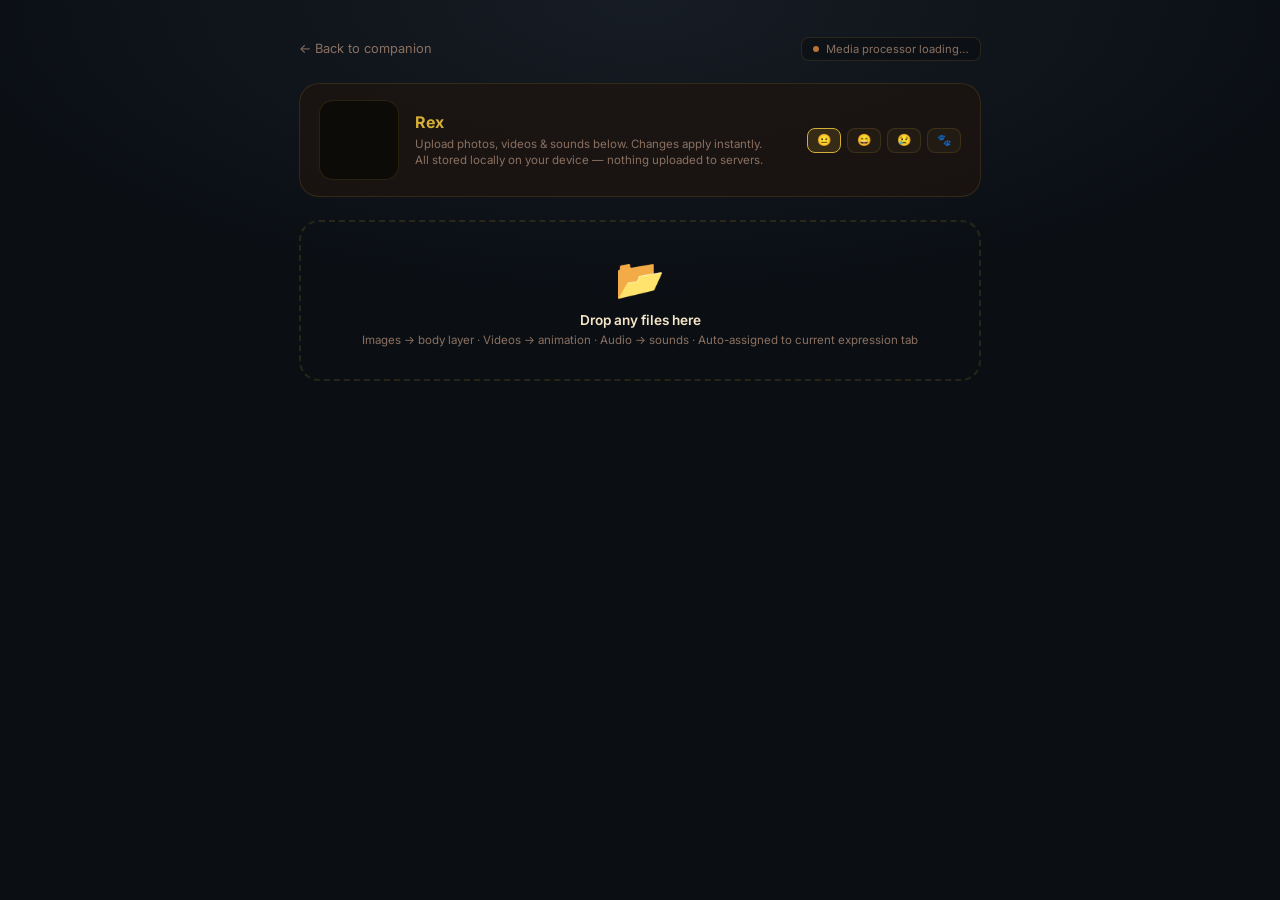
==== upload.html @ 90aa9511 "feat: dedicated asset upload page with live preview" ====
<!DOCTYPE html>
<html lang="en">
<head>
  <meta charset="UTF-8"/>
  <meta name="viewport" content="width=device-width,initial-scale=1.0,viewport-fit=cover"/>
  <meta name="theme-color" content="#D4AF37"/>
  <title>IMMORTAIL™ — Upload Assets</title>
  <link href="https://fonts.googleapis.com/css2?family=Inter:wght@400;500;600;700;800&display=swap" rel="stylesheet"/>
  <link rel="stylesheet" href="styles.css"/>
  <style>
    body { overflow:auto; background:radial-gradient(ellipse 100% 60% at 50% 0%,#161c24,#0B0F14 55%); }
    .upload-wrap { max-width:720px; margin:0 auto; padding:1.5rem 1.2rem 4rem; }

    /* Top bar */
    .upload-topbar { display:flex; align-items:center; justify-content:space-between; padding:0.8rem 0 1.4rem; }
    .back-btn { color:var(--text-muted); font-size:0.8rem; cursor:pointer; text-decoration:none; display:flex; align-items:center; gap:0.4rem; transition:color 0.2s; }
    .back-btn:hover { color:var(--gold); }

    /* Live preview */
    .preview-bar { display:flex; align-items:center; gap:1rem; background:var(--glass-panel); border:1px solid var(--border-dim); border-radius:var(--r-lg); padding:1rem 1.2rem; margin-bottom:1.4rem; }
    .preview-dog { width:80px; height:80px; border-radius:var(--r-md); background:#0d0b08; border:1px solid var(--border-dim); overflow:hidden; position:relative; flex-shrink:0; }
    .preview-dog canvas { width:100%; height:100%; }
    .preview-dog img   { position:absolute; inset:0; width:100%; height:100%; object-fit:contain; }
    .preview-info { flex:1; }
    .preview-name { font-size:1rem; font-weight:700; color:var(--gold); }
    .preview-desc { font-size:0.72rem; color:var(--text-muted); margin-top:0.2rem; line-height:1.4; }
    .expr-switcher { display:flex; gap:0.4rem; }
    .expr-btn { background:rgba(212,175,55,0.05); border:1px solid var(--border-dim); border-radius:var(--r-sm); color:var(--text-muted); font-size:0.72rem; padding:0.28rem 0.55rem; cursor:pointer; transition:all 0.15s; }
    .expr-btn.active { background:rgba(212,175,55,0.15); border-color:var(--gold); color:var(--gold); }

    /* Upload zones */
    .section-title { font-size:0.72rem; font-weight:600; text-transform:uppercase; letter-spacing:0.1em; color:var(--text-muted); margin:1.2rem 0 0.6rem; }

    .upload-grid { display:grid; grid-template-columns:repeat(auto-fill,minmax(160px,1fr)); gap:0.75rem; }

    .upload-card { background:var(--glass-panel); border:1px solid var(--border-dim); border-radius:var(--r-md); overflow:hidden; transition:border-color 0.2s; }
    .upload-card:hover { border-color:rgba(212,175,55,0.35); }
    .upload-card.has-asset { border-color:rgba(74,222,128,0.5); }

    .card-preview { width:100%; aspect-ratio:1; background:#0d0b08; position:relative; overflow:hidden; display:flex; align-items:center; justify-content:center; }
    .card-preview img, .card-preview video { width:100%; height:100%; object-fit:cover; position:absolute; inset:0; }
    .card-empty { font-size:2.2rem; opacity:0.3; }
    .card-check { position:absolute; top:6px; right:6px; background:#4ade80; border-radius:50%; width:18px; height:18px; display:flex; align-items:center; justify-content:center; font-size:0.6rem; color:#0B0F14; font-weight:700; }

    .card-body { padding:0.6rem 0.75rem 0.75rem; }
    .card-label { font-size:0.72rem; font-weight:600; color:var(--cream); margin-bottom:0.4rem; }
    .card-type  { font-size:0.65rem; color:var(--text-muted); margin-bottom:0.5rem; }
    .card-btns  { display:flex; gap:0.35rem; }
    .card-upload { flex:1; }
    .card-clear  { background:rgba(248,113,113,0.08); border:1px solid rgba(248,113,113,0.2); border-radius:var(--r-sm); color:#f87171; font-size:0.7rem; padding:0.28rem 0.5rem; cursor:pointer; }
    .card-clear:hover { background:rgba(248,113,113,0.18); }

    /* Big drop zone */
    .big-drop { border:2px dashed var(--border-dim); border-radius:var(--r-lg); padding:2rem 1.5rem; text-align:center; cursor:pointer; transition:all 0.2s; margin-top:1rem; }
    .big-drop:hover, .big-drop.active { border-color:var(--gold); background:var(--gold-faint); }
    .big-drop-icon { font-size:2.5rem; margin-bottom:0.6rem; }
    .big-drop-text { font-size:0.85rem; color:var(--cream); font-weight:600; }
    .big-drop-sub  { font-size:0.72rem; color:var(--text-muted); margin-top:0.3rem; }

    /* Log */
    .process-log { margin-top:0.8rem; display:flex; flex-direction:column; gap:0.2rem; max-height:120px; overflow-y:auto; }
    .log-row { font-size:0.7rem; font-family:monospace; display:flex; gap:0.5rem; padding:0.15rem 0; }
    .log-ok  { color:#4ade80; }
    .log-err { color:#f87171; }
    .log-inf { color:var(--text-muted); }

    /* Worker badge */
    .worker-badge { display:inline-flex; align-items:center; gap:0.4rem; font-size:0.7rem; color:var(--text-muted); background:rgba(0,0,0,0.25); border:1px solid var(--border-dim); border-radius:var(--r-sm); padding:0.25rem 0.7rem; }
  </style>
</head>
<body>

<div class="upload-wrap">

  <!-- Top bar -->
  <div class="upload-topbar">
    <a class="back-btn" href="index.html">← Back to companion</a>
    <div class="worker-badge">
      <span id="worker-dot" style="width:6px;height:6px;border-radius:50%;background:var(--copper);display:inline-block"></span>
      <span id="worker-label">Media processor loading…</span>
    </div>
  </div>

  <!-- Live preview -->
  <div class="preview-bar">
    <div class="preview-dog" id="preview-stage">
      <canvas id="preview-canvas"></canvas>
    </div>
    <div class="preview-info">
      <div class="preview-name" id="preview-name">Rex</div>
      <div class="preview-desc">Upload photos, videos &amp; sounds below. Changes apply instantly.<br/>All stored locally on your device — nothing uploaded to servers.</div>
    </div>
    <div class="expr-switcher">
      <button class="expr-btn active" data-expr="idle" onclick="switchExpr('idle',this)">😐</button>
      <button class="expr-btn" data-expr="happy" onclick="switchExpr('happy',this)">😄</button>
      <button class="expr-btn" data-expr="sad" onclick="switchExpr('sad',this)">😢</button>
      <button class="expr-btn" data-expr="excited" onclick="switchExpr('excited',this)">🐾</button>
    </div>
  </div>

  <!-- ── Slots ── -->
  <div id="slots-container">
    <!-- Filled by JS per expression -->
  </div>

  <!-- Big drop zone -->
  <div class="big-drop" id="big-drop">
    <div class="big-drop-icon">📂</div>
    <div class="big-drop-text">Drop any files here</div>
    <div class="big-drop-sub">Images → body layer · Videos → animation · Audio → sounds · Auto-assigned to current expression tab</div>
  </div>

  <!-- Log -->
  <div class="process-log" id="process-log"></div>

</div>

<script src="storage.js"></script>
<script src="avatar-builder.js"></script>
<script src="animator.js"></script>
<script>

const SLOT_DEFS = [
  { slot:'body:{e}',  label:'Body Photo',     type:'image', accept:'image/*',  icon:'🐶', desc:'Main dog body, any angle' },
  { slot:'face:{e}',  label:'Face / Eyes',    type:'image', accept:'image/*',  icon:'👁',  desc:'Face layer overlaid on body' },
  { slot:'video:{e}', label:'Animation',      type:'video', accept:'video/*',  icon:'🎬', desc:'Looping animation (WebM / MP4)' },
  { slot:'audio:{e}', label:'Sound',          type:'audio', accept:'audio/*',  icon:'🔊', desc:'Sound played on mood change' },
];

let _expr = 'idle';
let _previewAnim = null;

window.addEventListener('load', async () => {
  await window.Storage.init();
  await window.AvatarBuilder.init();

  // Load dog name
  const state = await window.Storage.loadState();
  if (state?.name) document.getElementById('preview-name').textContent = state.name;

  // Start mini preview animator
  const canvas = document.getElementById('preview-canvas');
  if (canvas) {
    canvas.width = 160; canvas.height = 160;
    if (window.Animator) await window.Animator.init(canvas);
  }

  renderSlots('idle');
  checkWorker();
  bindDrop();
});

function checkWorker() {
  setTimeout(() => {
    const ok = window.AvatarBuilder.workerReady;
    document.getElementById('worker-dot').style.background = ok ? '#4ade80' : '#f87171';
    document.getElementById('worker-label').textContent = ok ? 'Media processor ready ✓' : 'Basic mode (Chrome required for bg-removal)';
  }, 1200);
}

function switchExpr(expr, btn) {
  _expr = expr;
  document.querySelectorAll('.expr-btn').forEach(b => b.classList.toggle('active', b===btn));
  if (window.Animator) window.Animator.setExpression(expr);
  renderSlots(expr);
}

async function renderSlots(expr) {
  const container = document.getElementById('slots-container');
  if (!container) return;
  container.innerHTML = `<div class="section-title">Assets for "${expr}" expression</div><div class="upload-grid" id="grid-${expr}"></div>`;
  const grid = document.getElementById(`grid-${expr}`);

  for (const def of SLOT_DEFS) {
    const slot = def.slot.replace('{e}', expr);
    const url  = await window.AvatarBuilder.getAssetURL(slot);
    const card = document.createElement('div');
    card.className = 'upload-card' + (url ? ' has-asset' : '');
    card.dataset.slot = slot;

    let previewHtml = `<div class="card-empty">${def.icon}</div>`;
    if (url) {
      if (def.type === 'image')      previewHtml = `<img src="${url}" loading="lazy"/>`;
      else if (def.type === 'video') previewHtml = `<video src="${url}" autoplay loop muted playsinline></video>`;
      else if (def.type === 'audio') previewHtml = `<div style="font-size:1.8rem">🔊</div>`;
    }

    card.innerHTML = `
      <div class="card-preview">
        ${previewHtml}
        ${url ? '<div class="card-check">✓</div>' : ''}
      </div>
      <div class="card-body">
        <div class="card-label">${def.label}</div>
        <div class="card-type">${def.desc}</div>
        <div class="card-btns">
          <label class="btn-secondary card-upload" style="font-size:0.7rem;padding:0.3rem 0.5rem;cursor:pointer;text-align:center;display:block">
            ${url ? '⟳ Replace' : '+ Upload'}
            <input type="file" accept="${def.accept}" data-slot="${slot}" class="slot-input" style="display:none"/>
          </label>
          ${url ? `<button class="card-clear" data-slot="${slot}">✕</button>` : ''}
        </div>
      </div>`;
    grid.appendChild(card);
  }

  // Bind file inputs
  grid.querySelectorAll('.slot-input').forEach(input => {
    input.addEventListener('change', async e => {
      const file = e.target.files?.[0]; if (!file) return;
      await handleUpload(file, e.target.dataset.slot);
      e.target.value = '';
    });
  });

  // Bind clear buttons
  grid.querySelectorAll('.card-clear').forEach(btn => {
    btn.addEventListener('click', async e => {
      const slot = btn.dataset.slot;
      if (!confirm(`Remove ${slot}?`)) return;
      await window.AvatarBuilder.deleteAsset(slot);
      window.dispatchEvent(new CustomEvent('immortail:asset-updated', { detail:{ slot } }));
      renderSlots(_expr);
      log(`Removed ${slot}`, 'inf');
    });
  });
}

async function handleUpload(file, slot) {
  log(`Processing ${file.name}…`, 'inf');
  try {
    await window.AvatarBuilder.addMedia(file, slot);
    log(`✓ ${file.name} → ${slot}`, 'ok');
    showToast('Asset saved ✓');
    renderSlots(_expr);
  } catch (e) {
    log(`✗ ${file.name}: ${e.message}`, 'err');
    showToast(e.message, true);
  }
}

function bindDrop() {
  const zone = document.getElementById('big-drop');
  zone.addEventListener('dragover',  e => { e.preventDefault(); zone.classList.add('active'); });
  zone.addEventListener('dragleave', () => zone.classList.remove('active'));
  zone.addEventListener('drop', async e => {
    e.preventDefault(); zone.classList.remove('active');
    const files = [...e.dataTransfer.files];
    for (const file of files) {
      const slot = _autoSlot(file, _expr);
      if (!slot) { log(`✗ ${file.name}: unknown type`, 'err'); continue; }
      await handleUpload(file, slot);
    }
  });
  // Also make the zone a click target for file picker
  zone.addEventListener('click', () => {
    const inp = document.createElement('input');
    inp.type = 'file'; inp.multiple = true; inp.accept = 'image/*,video/*,audio/*';
    inp.addEventListener('change', async e => {
      for (const file of [...(e.target.files||[])]) {
        const slot = _autoSlot(file, _expr);
        if (!slot) { log(`✗ ${file.name}: unknown type`, 'err'); continue; }
        await handleUpload(file, slot);
      }
    });
    inp.click();
  });
}

function _autoSlot(file, expr) {
  if (file.type.startsWith('image/')) return `body:${expr}`;
  if (file.type.startsWith('video/')) return `video:${expr}`;
  if (file.type.startsWith('audio/')) return `audio:${expr}`;
  return null;
}

function log(msg, type='inf') {
  const el = document.getElementById('process-log'); if (!el) return;
  const row = document.createElement('div');
  row.className = `log-row log-${type}`; row.textContent = msg;
  el.prepend(row);
  while (el.children.length > 10) el.removeChild(el.lastChild);
}

function showToast(msg, err=false) {
  document.querySelector('.toast')?.remove();
  const t = document.createElement('div');
  t.className = 'toast' + (err?' toast-error':''); t.textContent = msg;
  document.body.appendChild(t);
  requestAnimationFrame(()=>requestAnimationFrame(()=>t.classList.add('show')));
  setTimeout(()=>{ t.classList.remove('show'); setTimeout(()=>t.remove(),350); }, 2200);
}
</script>
</body>
</html>
---- styles.css ----
/* ═══════════════════════════════════════════════════════════════
   IMMORTAIL™ v2 — Premium Cinematic UI
   State-driven composite avatar design system
═══════════════════════════════════════════════════════════════ */

/* ── Variables ────────────────────────────────────────────────── */
:root {
  --gold:          #D4AF37;
  --gold-glow:     rgba(212, 175, 55, 0.35);
  --gold-faint:    rgba(212, 175, 55, 0.10);
  --brown-deep:    #3B2F2F;
  --brown-mid:     #2a2020;
  --espresso:      #0B0F14;
  --espresso-mid:  #111820;

  --amber:         #FFBF69;
  --copper:        #B87333;
  --copper-glow:   rgba(184, 115, 51, 0.30);
  --cream:         #F5E6C8;

  --text-primary:  #F5E6C8;
  --text-muted:    #8a7060;
  --border-dim:    rgba(212, 175, 55, 0.14);
  --border-mid:    rgba(212, 175, 55, 0.30);
  --glass-panel:   rgba(30, 20, 15, 0.70);
  --glass-surface: rgba(59, 47, 47, 0.45);

  /* Mood glow vars — overridden by body class */
  --stage-glow:    0 0 28px rgba(255,191,105,0.22), 0 0 56px rgba(255,191,105,0.08);
  --stage-border:  rgba(212,175,55,0.28);

  --r-sm:  8px;
  --r-md:  14px;
  --r-lg:  20px;
  --r-xl:  28px;

  --font: 'Inter', 'Segoe UI', system-ui, sans-serif;
}

/* ── Mood body states — drive global color shifts ─────────────── */
body.mood-happy {
  --stage-glow:   0 0 32px rgba(212,175,55,0.40), 0 0 64px rgba(212,175,55,0.14);
  --stage-border: rgba(212,175,55,0.55);
}
body.mood-sad {
  --stage-glow:   0 0 20px rgba(184,115,51,0.25), 0 0 40px rgba(184,115,51,0.08);
  --stage-border: rgba(184,115,51,0.30);
  filter: saturate(0.75);
}
body.mood-excited {
  --stage-glow:   0 0 40px rgba(212,175,55,0.55), 0 0 80px rgba(255,191,105,0.20);
  --stage-border: rgba(212,175,55,0.70);
  filter: saturate(1.1);
}
body.mood-idle {
  --stage-glow:   0 0 22px rgba(255,191,105,0.18), 0 0 44px rgba(255,191,105,0.06);
  --stage-border: rgba(212,175,55,0.22);
}

/* ── Reset ────────────────────────────────────────────────────── */
*, *::before, *::after { box-sizing: border-box; margin: 0; padding: 0; }

html, body {
  height: 100%;
  overflow: hidden;
  font-family: var(--font);
  background: var(--espresso);
  color: var(--text-primary);
  -webkit-font-smoothing: antialiased;
  transition: filter 1.2s ease;
}

body {
  background: radial-gradient(ellipse 100% 80% at 50% 0%, #161c24 0%, #0B0F14 55%);
}

/* ── Splash ───────────────────────────────────────────────────── */
#splash {
  position: fixed; inset: 0; z-index: 9999;
  display: flex; flex-direction: column;
  align-items: center; justify-content: center; gap: 0.5rem;
  background: var(--espresso);
  transition: opacity 0.55s ease;
}

.splash-wordmark {
  font-size: 2.4rem; font-weight: 800; letter-spacing: 0.14em;
  color: var(--gold); text-shadow: 0 0 30px var(--gold-glow);
  animation: logo-breathe 2.2s ease-in-out infinite;
}
.splash-tm { font-size: 0.7rem; vertical-align: super; color: var(--copper); }

.splash-tagline {
  font-size: 0.75rem; letter-spacing: 0.22em; text-transform: uppercase;
  color: var(--text-muted);
}

.splash-ring {
  margin-top: 2rem;
  width: 34px; height: 34px;
  border: 2px solid var(--border-dim);
  border-top-color: var(--gold);
  border-radius: 50%;
  animation: spin 0.85s linear infinite;
}

.splash-error {
  color: var(--amber); font-size: 0.9rem;
  padding: 2rem; text-align: center; max-width: 320px;
}

@keyframes spin         { to { transform: rotate(360deg); } }
@keyframes logo-breathe { 0%,100% { opacity: 1; } 50% { opacity: 0.7; } }

/* ── App grid ─────────────────────────────────────────────────── */
#app {
  display: grid;
  grid-template-columns: 280px 1fr;
  grid-template-rows: 54px 1fr;
  height: 100vh;
  overflow: hidden;
}

/* ── Header ───────────────────────────────────────────────────── */
#header {
  grid-column: 1 / -1;
  display: flex; align-items: center; justify-content: space-between;
  padding: 0 1.2rem;
  background: rgba(8, 11, 16, 0.92);
  border-bottom: 1px solid var(--border-dim);
  backdrop-filter: blur(10px);
  z-index: 20;
}

.wordmark {
  font-size: 1.1rem; font-weight: 800; letter-spacing: 0.12em;
  color: var(--gold); text-shadow: 0 0 14px rgba(212,175,55,0.35);
}
.wordmark .tm { font-size: 0.58rem; vertical-align: super; color: var(--copper); font-weight: 400; }

.header-right { display: flex; align-items: center; gap: 0.9rem; }

.api-chip {
  display: flex; align-items: center; gap: 0.38rem;
  font-size: 0.7rem; color: var(--text-muted);
  background: rgba(255,255,255,0.03);
  border: 1px solid var(--border-dim);
  border-radius: 999px; padding: 0.2rem 0.6rem;
}
.status-dot {
  width: 6px; height: 6px; border-radius: 50%; flex-shrink: 0;
}
.status-dot.connected    { background: #4ade80; box-shadow: 0 0 5px rgba(74,222,128,0.5); }
.status-dot.disconnected { background: var(--copper); box-shadow: 0 0 5px var(--copper-glow); }

.icon-btn {
  background: none; border: 1px solid var(--border-dim);
  border-radius: var(--r-sm); color: var(--text-muted);
  font-size: 1rem; width: 33px; height: 33px; cursor: pointer;
  display: flex; align-items: center; justify-content: center;
  transition: border-color 0.2s, color 0.2s, background 0.2s;
}
.icon-btn:hover { border-color: var(--gold); color: var(--gold); background: var(--gold-faint); }

/* ── Sidebar ──────────────────────────────────────────────────── */
#sidebar {
  grid-row: 2;
  background: var(--glass-panel);
  border-right: 1px solid var(--border-dim);
  display: flex; flex-direction: column; align-items: center;
  padding: 1.2rem 0.85rem;
  gap: 1rem;
  overflow-y: auto;
}
#sidebar::-webkit-scrollbar { width: 3px; }
#sidebar::-webkit-scrollbar-thumb { background: var(--border-dim); border-radius: 999px; }

/* ══════════════════════════════════════════════════════════════
   DOG STAGE — Composite Avatar
   Layered: SVG base → image base → face image → video overlay
══════════════════════════════════════════════════════════════ */
.dog-stage {
  position: relative;
  width: 200px; height: 200px;
  border-radius: var(--r-xl);
  border: 1.5px solid var(--stage-border);
  background: radial-gradient(ellipse at center, #1c1510 0%, #0d0b08 100%);
  box-shadow: var(--stage-glow);
  display: flex; align-items: center; justify-content: center;
  cursor: pointer;
  overflow: hidden;
  flex-shrink: 0;
  transition: box-shadow 1.2s ease, border-color 1.2s ease;
  animation: stage-breathe 5s ease-in-out infinite;
}

@keyframes stage-breathe {
  0%,100% { box-shadow: var(--stage-glow); }
  50%      { box-shadow: var(--stage-glow), 0 0 60px rgba(212,175,55,0.05); }
}

/* Excited pulse */
.dog-stage.expr-excited { animation: stage-breathe 5s ease-in-out infinite, excited-pulse 0.5s ease-in-out 3; }
@keyframes excited-pulse {
  0%,100% { transform: scale(1); }
  50%      { transform: scale(1.02); }
}

/* Sad dim */
.dog-stage.expr-sad { filter: saturate(0.55) brightness(0.85); }

/* ── Real asset layers — hidden by default, shown when loaded ── */
#dog-base-img,
#dog-face-img {
  position: absolute; inset: 0;
  width: 100%; height: 100%;
  object-fit: contain;
  display: none; /* shown by JS when asset loads */
  transition: opacity 0.4s ease;
  pointer-events: none;
  z-index: 2;
}
#dog-face-img { z-index: 3; }

#dog-video-overlay {
  position: absolute; inset: 0;
  width: 100%; height: 100%;
  object-fit: contain;
  display: none;
  z-index: 4;
  pointer-events: none;
  mix-blend-mode: normal;
  loop: true;
}

/* ── SVG fallback — always present as base ─────────────────── */
#dog-svg-fallback {
  position: absolute; inset: 0;
  width: 100%; height: 100%;
  z-index: 1;
}

/* Tap hint */
.dog-stage::after {
  content: 'tap to pet';
  position: absolute; bottom: 6px;
  font-size: 0.6rem; letter-spacing: 0.08em;
  color: var(--text-muted); opacity: 0.5;
  pointer-events: none;
}

/* ── Dog name + mood badge ─────────────────────────────────── */
.dog-identity {
  display: flex; flex-direction: column; align-items: center; gap: 0.3rem;
}
.dog-name {
  font-size: 1.1rem; font-weight: 700; color: var(--gold);
  letter-spacing: 0.05em; text-shadow: 0 0 10px rgba(212,175,55,0.3);
}
.mood-badge {
  font-size: 0.72rem; padding: 0.18rem 0.6rem;
  border-radius: 999px;
  border: 1px solid var(--border-dim);
  background: rgba(212,175,55,0.06);
  color: var(--cream); letter-spacing: 0.04em;
  transition: border-color 0.6s, background 0.6s;
}

/* ── Stats ─────────────────────────────────────────────────── */
.stats-panel { width: 100%; display: flex; flex-direction: column; gap: 0.7rem; }

.stat-row { width: 100%; }
.stat-label {
  display: flex; justify-content: space-between;
  font-size: 0.69rem; color: var(--text-muted);
  margin-bottom: 0.28rem;
  text-transform: uppercase; letter-spacing: 0.09em;
}
.stat-label span:last-child { color: var(--cream); font-weight: 600; }

.stat-track {
  width: 100%; height: 5px;
  background: rgba(255,255,255,0.05); border-radius: 999px; overflow: hidden;
}
.stat-fill {
  height: 100%; border-radius: 999px;
  transition: width 0.7s cubic-bezier(0.4,0,0.2,1);
}
#energy-bar {
  background: linear-gradient(90deg, var(--copper), var(--amber));
  box-shadow: 0 0 6px rgba(255,191,105,0.35);
}
#bond-bar {
  background: linear-gradient(90deg, #5c3d2a, var(--gold));
  box-shadow: 0 0 6px rgba(212,175,55,0.35);
}

/* ── Actions ────────────────────────────────────────────────── */
.actions-panel { width: 100%; display: flex; flex-direction: column; gap: 0.42rem; }

.action-btn {
  width: 100%; padding: 0.5rem 0.7rem;
  border-radius: var(--r-sm);
  border: 1px solid var(--border-dim);
  background: rgba(212,175,55,0.04);
  color: var(--cream); font-size: 0.8rem; font-family: var(--font);
  cursor: pointer; text-align: left;
  display: flex; align-items: center; gap: 0.45rem;
  transition: background 0.18s, border-color 0.18s, color 0.18s, transform 0.12s;
}
.action-btn:hover  { background: rgba(212,175,55,0.10); border-color: var(--gold); color: var(--gold); }
.action-btn:active { transform: scale(0.96); }

/* ── Main chat ─────────────────────────────────────────────── */
#main {
  grid-row: 2;
  display: flex; flex-direction: column;
  overflow: hidden;
  background: linear-gradient(to bottom, var(--espresso-mid) 0%, var(--espresso) 100%);
}

#chat-history {
  flex: 1; overflow-y: auto;
  padding: 1.1rem 1.1rem 0.6rem;
  display: flex; flex-direction: column; gap: 0.6rem;
  scroll-behavior: smooth;
}
#chat-history::-webkit-scrollbar { width: 3px; }
#chat-history::-webkit-scrollbar-thumb { background: var(--border-dim); border-radius: 999px; }
#chat-history { scrollbar-width: thin; scrollbar-color: var(--border-dim) transparent; }

/* Welcome state */
.chat-welcome {
  flex: 1; display: flex; flex-direction: column;
  align-items: center; justify-content: center;
  gap: 0.5rem; text-align: center; padding: 2rem;
  pointer-events: none;
}
.welcome-paw  { font-size: 2.4rem; }
.welcome-text { color: var(--text-muted); font-size: 0.83rem; line-height: 1.65; }
.welcome-hint { color: var(--gold); font-size: 0.72rem; opacity: 0.6; margin-top: 0.3rem; }

/* Messages */
.chat-msg { display: flex; animation: msg-slide 0.2s ease-out; }
@keyframes msg-slide { from { opacity: 0; transform: translateY(7px); } to { opacity: 1; transform: none; } }

.msg-user { justify-content: flex-end; }
.msg-dog  { justify-content: flex-start; }

.bubble {
  max-width: 72%; padding: 0.6rem 0.85rem;
  border-radius: var(--r-md); font-size: 0.86rem; line-height: 1.55;
  word-break: break-word;
}
.msg-user .bubble {
  background: linear-gradient(135deg, var(--gold) 0%, var(--copper) 100%);
  color: var(--espresso); font-weight: 500;
  border-radius: var(--r-md) var(--r-md) var(--r-sm) var(--r-md);
  box-shadow: 0 2px 10px rgba(212,175,55,0.22);
}
.msg-dog .bubble {
  background: var(--glass-surface);
  border: 1px solid var(--border-dim);
  color: var(--cream);
  border-radius: var(--r-md) var(--r-md) var(--r-md) var(--r-sm);
}

/* Typing indicator */
.typing-bubble {
  display: flex; align-items: center; gap: 4px;
  padding: 0.5rem 0.7rem; min-width: 48px;
}
.typing-bubble span {
  width: 6px; height: 6px; border-radius: 50%;
  background: var(--gold); opacity: 0.5;
  animation: dot-bounce 1.1s ease-in-out infinite;
}
.typing-bubble span:nth-child(2) { animation-delay: 0.18s; }
.typing-bubble span:nth-child(3) { animation-delay: 0.36s; }
@keyframes dot-bounce {
  0%,80%,100% { transform: translateY(0); opacity: 0.4; }
  40%         { transform: translateY(-5px); opacity: 1; }
}

/* Chat input bar */
#chat-bar {
  padding: 0.8rem 1.1rem;
  background: rgba(8,11,16,0.88);
  border-top: 1px solid var(--border-dim);
  display: flex; align-items: center; gap: 0.55rem;
  backdrop-filter: blur(8px);
}

#chat-input {
  flex: 1; background: rgba(59,47,47,0.45);
  border: 1px solid var(--border-dim); border-radius: var(--r-md);
  color: var(--text-primary); font-family: var(--font); font-size: 0.86rem;
  padding: 0.58rem 0.85rem; outline: none; height: 40px; resize: none;
  transition: border-color 0.2s, box-shadow 0.2s;
}
#chat-input::placeholder { color: var(--text-muted); }
#chat-input:focus { border-color: var(--gold); box-shadow: 0 0 0 2px rgba(212,175,55,0.1); }
#chat-input:disabled { opacity: 0.45; cursor: not-allowed; }

#send-btn {
  background: linear-gradient(135deg, var(--gold), var(--copper));
  border: none; border-radius: var(--r-md);
  color: var(--espresso); font-size: 1rem; font-weight: 700;
  width: 40px; height: 40px; cursor: pointer; flex-shrink: 0;
  display: flex; align-items: center; justify-content: center;
  box-shadow: 0 2px 10px rgba(212,175,55,0.28);
  transition: opacity 0.18s, transform 0.12s;
}
#send-btn:hover  { opacity: 0.88; }
#send-btn:active { transform: scale(0.95); }

/* ── Settings modal ──────────────────────────────────────────── */
#settings-overlay {
  display: none; position: fixed; inset: 0; z-index: 1000;
  background: rgba(8,11,16,0.80); backdrop-filter: blur(7px);
  align-items: center; justify-content: center;
}
#settings-overlay.open { display: flex; }

.settings-modal {
  background: linear-gradient(155deg, #171210 0%, #0d1018 100%);
  border: 1px solid var(--border-mid);
  border-radius: var(--r-xl); padding: 1.6rem;
  width: min(460px, 93vw); max-height: 88vh;
  overflow-y: auto; display: flex; flex-direction: column; gap: 1.2rem;
  box-shadow: 0 0 40px rgba(0,0,0,0.6), 0 0 80px rgba(212,175,55,0.07);
}
.settings-modal::-webkit-scrollbar { width: 3px; }
.settings-modal::-webkit-scrollbar-thumb { background: var(--border-dim); border-radius: 999px; }
.settings-modal { scrollbar-width: thin; scrollbar-color: var(--border-dim) transparent; }

.modal-header { display: flex; align-items: center; justify-content: space-between; }
.modal-title  { font-size: 1rem; font-weight: 700; color: var(--gold); letter-spacing: 0.06em; }

.modal-close {
  background: none; border: 1px solid var(--border-dim);
  color: var(--text-muted); border-radius: var(--r-sm);
  width: 28px; height: 28px; cursor: pointer;
  display: flex; align-items: center; justify-content: center; font-size: 0.9rem;
  transition: color 0.2s, border-color 0.2s;
}
.modal-close:hover { color: var(--gold); border-color: var(--gold); }

.settings-divider { border: none; border-top: 1px solid var(--border-dim); }

.settings-section { display: flex; flex-direction: column; gap: 0.55rem; }
.settings-label   { font-size: 0.68rem; text-transform: uppercase; letter-spacing: 0.1em; color: var(--text-muted); font-weight: 600; }
.settings-desc    { font-size: 0.74rem; color: var(--text-muted); line-height: 1.5; }

.field-row { display: flex; gap: 0.45rem; }

.field-input {
  flex: 1; background: rgba(59,47,47,0.45);
  border: 1px solid var(--border-dim); border-radius: var(--r-sm);
  color: var(--text-primary); font-family: var(--font); font-size: 0.84rem;
  padding: 0.52rem 0.72rem; outline: none;
  transition: border-color 0.2s, box-shadow 0.2s;
}
.field-input::placeholder { color: var(--text-muted); }
.field-input:focus { border-color: var(--gold); box-shadow: 0 0 0 2px rgba(212,175,55,0.09); }
textarea.field-input { resize: vertical; min-height: 76px; font-size: 0.73rem; font-family: monospace; }

.btn-primary {
  background: linear-gradient(135deg, var(--gold), var(--copper));
  border: none; border-radius: var(--r-sm);
  color: var(--espresso); font-family: var(--font); font-size: 0.8rem; font-weight: 700;
  padding: 0.52rem 0.95rem; cursor: pointer; white-space: nowrap;
  transition: opacity 0.18s, transform 0.12s;
}
.btn-primary:hover { opacity: 0.86; }
.btn-primary:active { transform: scale(0.95); }

.btn-secondary {
  background: rgba(212,175,55,0.05); border: 1px solid var(--border-dim);
  border-radius: var(--r-sm); color: var(--text-muted);
  font-family: var(--font); font-size: 0.8rem; padding: 0.52rem 0.95rem;
  cursor: pointer; transition: border-color 0.2s, color 0.2s;
}
.btn-secondary:hover { border-color: var(--copper); color: var(--copper); }

.btn-danger {
  background: rgba(239,68,68,0.07); border: 1px solid rgba(239,68,68,0.22);
  border-radius: var(--r-sm); color: #f87171;
  font-family: var(--font); font-size: 0.8rem; padding: 0.52rem 0.95rem;
  cursor: pointer; transition: background 0.18s;
}
.btn-danger:hover { background: rgba(239,68,68,0.13); }

/* ── Toast ───────────────────────────────────────────────────── */
.toast {
  position: fixed; bottom: 1.4rem; left: 50%;
  transform: translateX(-50%) translateY(16px);
  background: var(--brown-deep, #3B2F2F);
  border: 1px solid var(--border-mid); color: var(--cream);
  font-size: 0.8rem; padding: 0.5rem 1.1rem;
  border-radius: 999px; z-index: 8000;
  opacity: 0; pointer-events: none;
  transition: opacity 0.28s ease, transform 0.28s ease;
  box-shadow: 0 4px 20px rgba(0,0,0,0.4), 0 0 14px rgba(212,175,55,0.12);
  white-space: nowrap;
}
.toast.show { opacity: 1; transform: translateX(-50%) translateY(0); }
.toast.toast-error { border-color: rgba(239,68,68,0.35); background: rgba(60,15,15,0.9); color: #f87171; }

/* ── Responsive: mobile stacked layout ──────────────────────── */
@media (max-width: 640px) {
  #app {
    grid-template-columns: 1fr;
    grid-template-rows: 54px auto 1fr;
  }
  #sidebar {
    grid-row: 2;
    flex-direction: row; flex-wrap: nowrap;
    overflow-x: auto; overflow-y: hidden;
    padding: 0.7rem; gap: 0.7rem;
    border-right: none; border-bottom: 1px solid var(--border-dim);
    align-items: flex-start;
  }
  .dog-stage { width: 150px; height: 150px; min-width: 150px; }
  .stats-panel { min-width: 130px; }
  .actions-panel { flex-direction: row; min-width: 180px; align-self: center; }
  #main { grid-row: 3; }
  .bubble { max-width: 84%; }
}

/* ── Provider tabs ─────────────────────────────────────────────────────── */
.provider-tabs {
  display: flex; gap: 0.35rem; flex-wrap: wrap; margin-bottom: 0.6rem;
}
.provider-tab {
  background: rgba(212,175,55,0.04); border: 1px solid var(--border-dim);
  border-radius: var(--r-sm); color: var(--text-muted);
  font-family: var(--font); font-size: 0.75rem; padding: 0.35rem 0.7rem;
  cursor: pointer; transition: all 0.18s;
}
.provider-tab:hover { border-color: var(--gold); color: var(--gold); }
.provider-tab.active {
  background: rgba(212,175,55,0.13); border-color: var(--gold);
  color: var(--gold); font-weight: 600;
}

/* ── Provider panels ───────────────────────────────────────────────────── */
.provider-panel { display: flex; flex-direction: column; gap: 0.5rem; }
.provider-panel.hidden { display: none; }

.provider-help {
  font-size: 0.7rem; color: var(--text-muted);
}
.provider-help a { color: var(--gold); text-decoration: none; }
.provider-help a:hover { text-decoration: underline; }
.provider-help code {
  background: rgba(255,255,255,0.05); border-radius: 4px;
  padding: 0.1rem 0.35rem; font-size: 0.7rem; color: var(--amber);
}

.field-select {
  appearance: none; cursor: pointer;
  background-image: url("data:image/svg+xml,%3Csvg xmlns='http://www.w3.org/2000/svg' width='10' height='6' fill='%238a7060'%3E%3Cpath d='M0 0l5 6 5-6z'/%3E%3C/svg%3E");
  background-repeat: no-repeat; background-position: right 0.7rem center;
  padding-right: 2rem;
}
.field-select option { background: #1c1510; color: var(--cream); }

/* ── Asset status list ─────────────────────────────────────────────────── */
.asset-status-list { display: flex; flex-direction: column; gap: 0.28rem; }
.asset-row {
  display: flex; align-items: center; gap: 0.5rem;
  font-size: 0.72rem; color: var(--text-muted); font-family: monospace;
}
.asset-dot {
  width: 7px; height: 7px; border-radius: 50%; flex-shrink: 0;
  background: rgba(255,255,255,0.08); border: 1px solid var(--border-dim);
  transition: background 0.3s;
}
.asset-dot.dot-ok      { background: #4ade80; border-color: #4ade80; box-shadow: 0 0 5px rgba(74,222,128,0.4); }
.asset-dot.dot-missing { background: var(--copper); border-color: var(--copper); }

/* ── Install chip (header) ─────────────────────────────────────────────── */
.install-chip {
  background: linear-gradient(135deg, var(--gold-faint), rgba(212,175,55,0.08));
  border: 1px solid var(--gold); border-radius: 999px;
  color: var(--gold); font-size: 0.7rem; font-family: var(--font);
  padding: 0.22rem 0.7rem; cursor: pointer; font-weight: 600;
  transition: background 0.2s, box-shadow 0.2s;
  display: flex; align-items: center; gap: 0.3rem;
}
.install-chip:hover { background: rgba(212,175,55,0.14); box-shadow: 0 0 10px var(--gold-glow); }

/* ── Provider tabs ─────────────────────────────────────────────────────── */
.provider-tabs { display: flex; gap: 0.35rem; flex-wrap: wrap; margin-bottom: 0.6rem; }
.provider-tab {
  background: rgba(212,175,55,0.04); border: 1px solid var(--border-dim);
  border-radius: var(--r-sm); color: var(--text-muted);
  font-family: var(--font); font-size: 0.75rem; padding: 0.35rem 0.7rem;
  cursor: pointer; transition: all 0.18s;
}
.provider-tab:hover  { border-color: var(--gold); color: var(--gold); }
.provider-tab.active { background: rgba(212,175,55,0.13); border-color: var(--gold); color: var(--gold); font-weight: 600; }

/* ── Provider panels ───────────────────────────────────────────────────── */
.provider-panel { display: flex; flex-direction: column; gap: 0.5rem; }
.provider-panel.hidden { display: none; }
.provider-help { font-size: 0.7rem; color: var(--text-muted); }
.provider-help a { color: var(--gold); text-decoration: none; }
.provider-help a:hover { text-decoration: underline; }
.provider-help code { background: rgba(255,255,255,0.05); border-radius: 4px; padding: 0.1rem 0.35rem; font-size: 0.7rem; color: var(--amber); }
.field-select {
  appearance: none; cursor: pointer;
  background-image: url("data:image/svg+xml,%3Csvg xmlns='http://www.w3.org/2000/svg' width='10' height='6' fill='%238a7060'%3E%3Cpath d='M0 0l5 6 5-6z'/%3E%3C/svg%3E");
  background-repeat: no-repeat; background-position: right 0.7rem center; padding-right: 2rem;
}
.field-select option { background: #1c1510; color: var(--cream); }

/* ── Toggle switches ───────────────────────────────────────────────────── */
.toggle-row {
  display: flex; align-items: center; justify-content: space-between;
  padding: 0.4rem 0; gap: 1rem;
}
.toggle-label  { font-size: 0.8rem; color: var(--cream); margin-bottom: 0.1rem; }
.toggle-switch { flex-shrink: 0; position: relative; display: inline-block; width: 40px; height: 22px; }
.toggle-switch input { opacity: 0; width: 0; height: 0; }
.toggle-track {
  position: absolute; inset: 0; border-radius: 999px;
  background: rgba(255,255,255,0.08); border: 1px solid var(--border-dim);
  transition: background 0.2s; cursor: pointer;
}
.toggle-thumb {
  position: absolute; top: 3px; left: 3px;
  width: 14px; height: 14px; border-radius: 50%;
  background: var(--text-muted); transition: transform 0.2s, background 0.2s;
}
.toggle-switch input:checked + .toggle-track { background: rgba(212,175,55,0.25); border-color: var(--gold); }
.toggle-switch input:checked + .toggle-track .toggle-thumb { transform: translateX(18px); background: var(--gold); }

/* ── Volume range ──────────────────────────────────────────────────────── */
.range-row { display: flex; flex-direction: column; gap: 0.3rem; padding: 0.2rem 0; }
.range-slider {
  width: 100%; height: 4px; appearance: none;
  background: rgba(255,255,255,0.08); border-radius: 999px; outline: none;
}
.range-slider::-webkit-slider-thumb {
  appearance: none; width: 14px; height: 14px; border-radius: 50%;
  background: var(--gold); cursor: pointer;
  box-shadow: 0 0 6px var(--gold-glow);
}

/* ── Asset / cache status ──────────────────────────────────────────────── */
.asset-status-list, #cache-status-list { display: flex; flex-direction: column; gap: 0.28rem; }
.asset-row { display: flex; align-items: center; gap: 0.5rem; font-size: 0.72rem; color: var(--text-muted); font-family: monospace; }
.asset-dot { width: 7px; height: 7px; border-radius: 50%; flex-shrink: 0; background: rgba(255,255,255,0.08); border: 1px solid var(--border-dim); transition: background 0.3s; }
.asset-dot.dot-ok      { background: #4ade80; border-color: #4ade80; box-shadow: 0 0 5px rgba(74,222,128,0.4); }
.asset-dot.dot-missing { background: var(--copper); border-color: var(--copper); }
.cache-summary { font-size: 0.75rem; color: var(--cream); font-weight: 600; margin-bottom: 0.3rem; }

/* ── SW Update banner ──────────────────────────────────────────────────── */
.update-banner {
  position: fixed; bottom: 1rem; left: 50%; transform: translateX(-50%);
  background: var(--brown-deep); border: 1px solid var(--gold);
  border-radius: var(--r-md); padding: 0.6rem 1rem;
  display: flex; align-items: center; gap: 0.7rem;
  font-size: 0.8rem; color: var(--cream); z-index: 9000;
  box-shadow: 0 4px 24px rgba(0,0,0,0.5);
}
.update-banner button {
  background: var(--gold); color: #0B0F14; border: none;
  border-radius: var(--r-sm); padding: 0.3rem 0.7rem;
  font-family: var(--font); font-size: 0.75rem; font-weight: 700; cursor: pointer;
}
#update-dismiss { background: transparent !important; color: var(--text-muted) !important; padding: 0.3rem !important; }

/* ── Install action button ─────────────────────────────────────────────── */
.install-action-btn { width: 100%; justify-content: center; }

/* ── Avatar Builder modal ─────────────────────────────────────────────────── */
.builder-modal { max-width: 680px; }
.builder-intro { font-size:0.78rem; color:var(--text-muted); line-height:1.5; margin-bottom:0.8rem; }

/* Worker status */
.worker-status { display:flex; align-items:center; gap:0.5rem; font-size:0.72rem; color:var(--text-muted); margin-bottom:0.7rem; }

/* Expression tabs */
.expr-tabs { display:flex; gap:0.35rem; flex-wrap:wrap; margin-bottom:0.8rem; }
.expr-tab { background:rgba(212,175,55,0.04); border:1px solid var(--border-dim); border-radius:var(--r-sm); color:var(--text-muted); font-family:var(--font); font-size:0.78rem; padding:0.4rem 0.85rem; cursor:pointer; transition:all 0.18s; }
.expr-tab:hover  { border-color:var(--gold); color:var(--gold); }
.expr-tab.active { background:rgba(212,175,55,0.13); border-color:var(--gold); color:var(--gold); font-weight:600; }

/* Builder panels */
.builder-panel.hidden { display:none; }

/* Slot grid */
.slot-grid { display:grid; grid-template-columns:repeat(auto-fill,minmax(145px,1fr)); gap:0.7rem; margin-bottom:0.8rem; }
.slot-card { background:rgba(212,175,55,0.03); border:1px solid var(--border-dim); border-radius:var(--r-md); padding:0.65rem; display:flex; flex-direction:column; gap:0.45rem; transition:border-color 0.2s; }
.slot-card:hover { border-color:rgba(212,175,55,0.3); }

.slot-preview { width:100%; aspect-ratio:1; border-radius:var(--r-sm); background:rgba(0,0,0,0.3); border:1px dashed var(--border-dim); display:flex; align-items:center; justify-content:center; overflow:hidden; position:relative; transition:border-color 0.2s; }
.slot-preview.has-asset { border-style:solid; border-color:var(--gold); }
.slot-empty-icon { font-size:1.8rem; opacity:0.4; }

.slot-label { font-size:0.7rem; color:var(--text-muted); text-align:center; }
.slot-actions { display:flex; gap:0.35rem; flex-wrap:wrap; }
.upload-label { font-size:0.7rem !important; padding:0.28rem 0.55rem !important; cursor:pointer; flex:1; text-align:center; }
.upload-label input[type=file] { display:none; }
.slot-clear-btn { background:rgba(248,113,113,0.08); border:1px solid rgba(248,113,113,0.25); border-radius:var(--r-sm); color:#f87171; font-size:0.7rem; padding:0.28rem 0.45rem; cursor:pointer; }
.slot-clear-btn:hover { background:rgba(248,113,113,0.2); }

/* Drop zone */
.drop-zone { border:1.5px dashed var(--border-dim); border-radius:var(--r-md); padding:1.2rem; text-align:center; color:var(--text-muted); cursor:default; transition:all 0.2s; margin-bottom:0.7rem; }
.drop-zone.drop-active { border-color:var(--gold); background:var(--gold-faint); color:var(--cream); }
.drop-icon { font-size:1.6rem; margin-bottom:0.4rem; }
.drop-text { font-size:0.72rem; line-height:1.4; }

/* Process log */
.process-log { display:flex; flex-direction:column; gap:0.25rem; max-height:100px; overflow-y:auto; }
.log-row { font-size:0.7rem; color:#4ade80; display:flex; gap:0.4rem; font-family:monospace; }
.log-row.log-error { color:#f87171; }

/* Dog canvas layer */
#dog-canvas { position:absolute; inset:0; width:100%; height:100%; object-fit:contain; z-index:2; display:none; }

/* Stage hint */
.stage-hint { position:absolute; bottom:6px; left:50%; transform:translateX(-50%); font-size:0.6rem; color:var(--text-muted); opacity:0.45; pointer-events:none; white-space:nowrap; }

/* Builder btn in header */
#builder-btn { font-size:1.1rem; }

/* ── Extra provider tab styles (many tabs) ─────────────────────────────── */
.provider-tabs { flex-wrap:wrap; }
.provider-tab  { font-size:0.7rem; padding:0.28rem 0.55rem; }
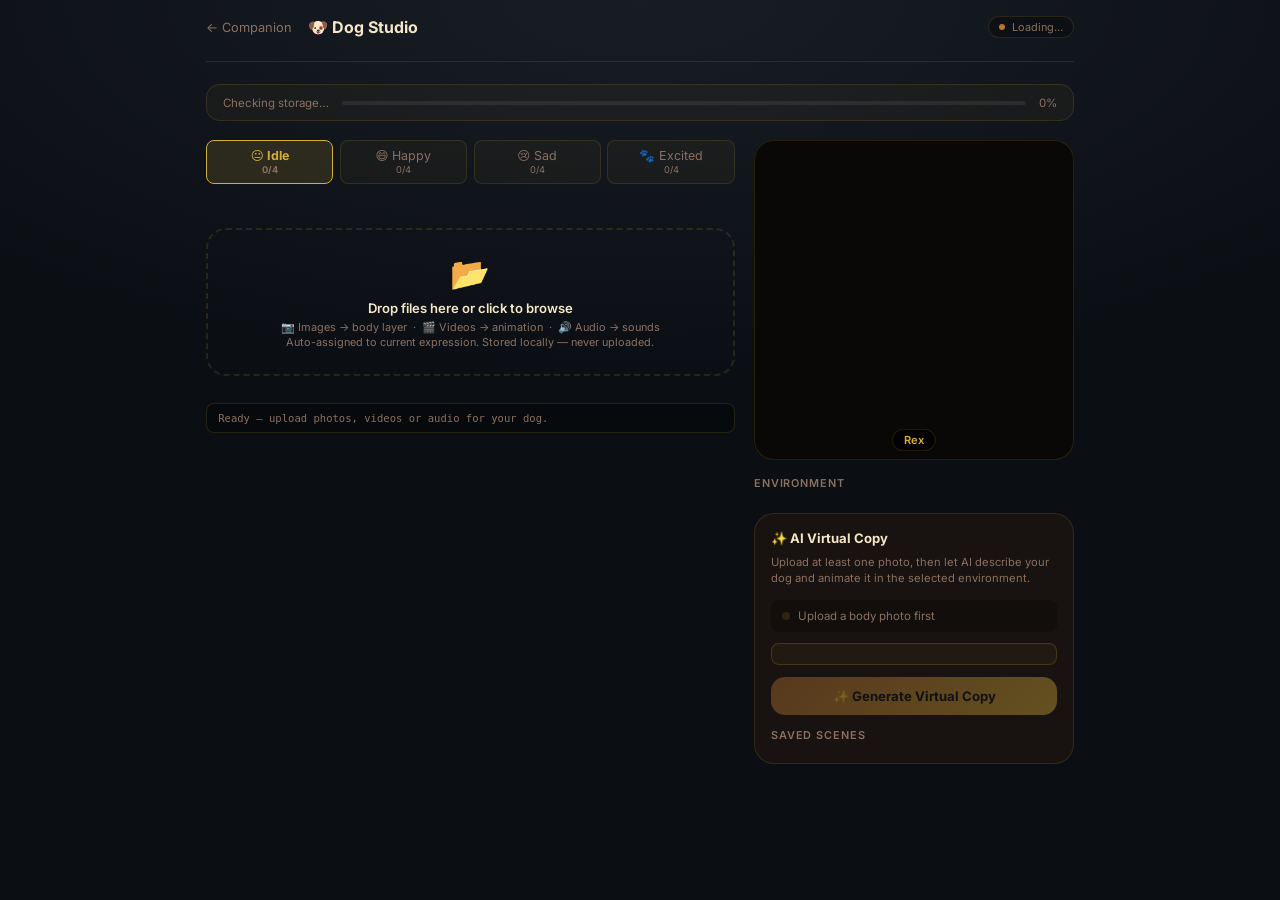
==== commit 12587259: "feat: full Dog Studio — uploads, storage bar, environments, AI virtual copy" ====
--- a/upload.html
+++ b/upload.html
@@ -4,262 +4,422 @@
   <meta charset="UTF-8"/>
   <meta name="viewport" content="width=device-width,initial-scale=1.0,viewport-fit=cover"/>
   <meta name="theme-color" content="#D4AF37"/>
-  <title>IMMORTAIL™ — Upload Assets</title>
+  <title>IMMORTAIL™ — Studio</title>
   <link href="https://fonts.googleapis.com/css2?family=Inter:wght@400;500;600;700;800&display=swap" rel="stylesheet"/>
   <link rel="stylesheet" href="styles.css"/>
   <style>
-    body { overflow:auto; background:radial-gradient(ellipse 100% 60% at 50% 0%,#161c24,#0B0F14 55%); }
-    .upload-wrap { max-width:720px; margin:0 auto; padding:1.5rem 1.2rem 4rem; }
-
-    /* Top bar */
-    .upload-topbar { display:flex; align-items:center; justify-content:space-between; padding:0.8rem 0 1.4rem; }
-    .back-btn { color:var(--text-muted); font-size:0.8rem; cursor:pointer; text-decoration:none; display:flex; align-items:center; gap:0.4rem; transition:color 0.2s; }
-    .back-btn:hover { color:var(--gold); }
-
-    /* Live preview */
-    .preview-bar { display:flex; align-items:center; gap:1rem; background:var(--glass-panel); border:1px solid var(--border-dim); border-radius:var(--r-lg); padding:1rem 1.2rem; margin-bottom:1.4rem; }
-    .preview-dog { width:80px; height:80px; border-radius:var(--r-md); background:#0d0b08; border:1px solid var(--border-dim); overflow:hidden; position:relative; flex-shrink:0; }
-    .preview-dog canvas { width:100%; height:100%; }
-    .preview-dog img   { position:absolute; inset:0; width:100%; height:100%; object-fit:contain; }
-    .preview-info { flex:1; }
-    .preview-name { font-size:1rem; font-weight:700; color:var(--gold); }
-    .preview-desc { font-size:0.72rem; color:var(--text-muted); margin-top:0.2rem; line-height:1.4; }
-    .expr-switcher { display:flex; gap:0.4rem; }
-    .expr-btn { background:rgba(212,175,55,0.05); border:1px solid var(--border-dim); border-radius:var(--r-sm); color:var(--text-muted); font-size:0.72rem; padding:0.28rem 0.55rem; cursor:pointer; transition:all 0.15s; }
-    .expr-btn.active { background:rgba(212,175,55,0.15); border-color:var(--gold); color:var(--gold); }
-
-    /* Upload zones */
-    .section-title { font-size:0.72rem; font-weight:600; text-transform:uppercase; letter-spacing:0.1em; color:var(--text-muted); margin:1.2rem 0 0.6rem; }
-
-    .upload-grid { display:grid; grid-template-columns:repeat(auto-fill,minmax(160px,1fr)); gap:0.75rem; }
-
-    .upload-card { background:var(--glass-panel); border:1px solid var(--border-dim); border-radius:var(--r-md); overflow:hidden; transition:border-color 0.2s; }
-    .upload-card:hover { border-color:rgba(212,175,55,0.35); }
-    .upload-card.has-asset { border-color:rgba(74,222,128,0.5); }
-
-    .card-preview { width:100%; aspect-ratio:1; background:#0d0b08; position:relative; overflow:hidden; display:flex; align-items:center; justify-content:center; }
-    .card-preview img, .card-preview video { width:100%; height:100%; object-fit:cover; position:absolute; inset:0; }
-    .card-empty { font-size:2.2rem; opacity:0.3; }
-    .card-check { position:absolute; top:6px; right:6px; background:#4ade80; border-radius:50%; width:18px; height:18px; display:flex; align-items:center; justify-content:center; font-size:0.6rem; color:#0B0F14; font-weight:700; }
-
-    .card-body { padding:0.6rem 0.75rem 0.75rem; }
-    .card-label { font-size:0.72rem; font-weight:600; color:var(--cream); margin-bottom:0.4rem; }
-    .card-type  { font-size:0.65rem; color:var(--text-muted); margin-bottom:0.5rem; }
-    .card-btns  { display:flex; gap:0.35rem; }
-    .card-upload { flex:1; }
-    .card-clear  { background:rgba(248,113,113,0.08); border:1px solid rgba(248,113,113,0.2); border-radius:var(--r-sm); color:#f87171; font-size:0.7rem; padding:0.28rem 0.5rem; cursor:pointer; }
-    .card-clear:hover { background:rgba(248,113,113,0.18); }
-
-    /* Big drop zone */
-    .big-drop { border:2px dashed var(--border-dim); border-radius:var(--r-lg); padding:2rem 1.5rem; text-align:center; cursor:pointer; transition:all 0.2s; margin-top:1rem; }
-    .big-drop:hover, .big-drop.active { border-color:var(--gold); background:var(--gold-faint); }
-    .big-drop-icon { font-size:2.5rem; margin-bottom:0.6rem; }
-    .big-drop-text { font-size:0.85rem; color:var(--cream); font-weight:600; }
-    .big-drop-sub  { font-size:0.72rem; color:var(--text-muted); margin-top:0.3rem; }
+    :root { --panel-bg: rgba(18,12,6,0.85); }
+    body { overflow:auto; background:radial-gradient(ellipse 120% 70% at 50% 0%, #181c24, #0B0F14 60%); min-height:100vh; }
+    .studio-wrap { max-width:900px; margin:0 auto; padding:0 1rem 5rem; }
+
+    /* ── Top bar ── */
+    .studio-topbar { display:flex; align-items:center; gap:1rem; padding:1rem 0 1.4rem; border-bottom:1px solid var(--border-dim); margin-bottom:1.4rem; }
+    .back-link { color:var(--text-muted); font-size:0.8rem; text-decoration:none; display:flex; align-items:center; gap:0.35rem; transition:color 0.2s; }
+    .back-link:hover { color:var(--gold); }
+    .studio-title { font-size:1rem; font-weight:700; color:var(--cream); }
+    .worker-pill { display:inline-flex; align-items:center; gap:0.4rem; font-size:0.68rem; color:var(--text-muted); background:rgba(0,0,0,0.3); border:1px solid var(--border-dim); border-radius:999px; padding:0.2rem 0.65rem; margin-left:auto; }
+    .wpill-dot { width:6px; height:6px; border-radius:50%; flex-shrink:0; }
+
+    /* ── Storage bar ── */
+    .storage-bar { display:flex; align-items:center; gap:0.8rem; background:rgba(212,175,55,0.04); border:1px solid var(--border-dim); border-radius:var(--r-md); padding:0.65rem 1rem; margin-bottom:1.2rem; font-size:0.72rem; color:var(--text-muted); }
+    .storage-track { flex:1; height:4px; background:rgba(255,255,255,0.07); border-radius:999px; overflow:hidden; }
+    .storage-fill  { height:100%; background:linear-gradient(90deg, var(--gold), var(--copper)); border-radius:999px; transition:width 0.5s; }
+
+    /* ── Two-column layout ── */
+    .studio-layout { display:grid; grid-template-columns:1fr 320px; gap:1.2rem; }
+    @media(max-width:700px){ .studio-layout { grid-template-columns:1fr; } }
+
+    /* ── Left: upload panel ── */
+    .upload-panel { display:flex; flex-direction:column; gap:1rem; }
+
+    /* Expression tabs */
+    .expr-tab-row { display:flex; gap:0.4rem; }
+    .etab { flex:1; background:rgba(212,175,55,0.04); border:1px solid var(--border-dim); border-radius:var(--r-sm); color:var(--text-muted); font-family:var(--font); font-size:0.78rem; padding:0.45rem 0; cursor:pointer; text-align:center; transition:all 0.16s; }
+    .etab:hover  { border-color:var(--gold); color:var(--gold); }
+    .etab.active { background:rgba(212,175,55,0.14); border-color:var(--gold); color:var(--gold); font-weight:700; }
+    .etab .etab-count { font-size:0.58rem; color:var(--text-muted); display:block; margin-top:1px; }
+
+    /* Slot cards grid */
+    .slot-grid { display:grid; grid-template-columns:1fr 1fr; gap:0.7rem; }
+
+    .slot-card { background:var(--glass-panel); border:1.5px solid var(--border-dim); border-radius:var(--r-md); overflow:hidden; transition:border-color 0.2s, box-shadow 0.2s; }
+    .slot-card.filled { border-color:rgba(74,222,128,0.5); }
+    .slot-card.filled:hover { box-shadow:0 0 14px rgba(74,222,128,0.1); }
+    .slot-card:hover { border-color:rgba(212,175,55,0.3); }
+
+    .slot-thumb { width:100%; aspect-ratio:16/9; background:#0a0806; position:relative; overflow:hidden; display:flex; align-items:center; justify-content:center; cursor:pointer; }
+    .slot-thumb img, .slot-thumb video { position:absolute; inset:0; width:100%; height:100%; object-fit:cover; }
+    .slot-thumb .thumb-empty { font-size:2rem; opacity:0.25; }
+    .slot-thumb .thumb-check { position:absolute; top:5px; right:5px; background:#4ade80; border-radius:50%; width:16px; height:16px; display:flex; align-items:center; justify-content:center; font-size:0.55rem; color:#0B0F14; font-weight:800; }
+    .slot-thumb:hover .thumb-over { opacity:1; }
+    .thumb-over { position:absolute; inset:0; background:rgba(0,0,0,0.55); display:flex; align-items:center; justify-content:center; opacity:0; transition:opacity 0.2s; font-size:0.75rem; color:var(--cream); font-weight:600; }
+
+    .slot-foot { padding:0.5rem 0.7rem 0.6rem; display:flex; align-items:center; gap:0.4rem; }
+    .slot-label { font-size:0.7rem; font-weight:600; color:var(--cream); flex:1; }
+    .slot-size  { font-size:0.6rem; color:var(--text-muted); }
+    .slot-del   { background:none; border:none; color:rgba(248,113,113,0.5); font-size:0.8rem; cursor:pointer; padding:0; line-height:1; transition:color 0.2s; }
+    .slot-del:hover { color:#f87171; }
+
+    /* Drop zone */
+    .drop-zone { border:2px dashed var(--border-dim); border-radius:var(--r-lg); padding:1.5rem; text-align:center; cursor:pointer; transition:all 0.2s; }
+    .drop-zone.over, .drop-zone:hover { border-color:var(--gold); background:rgba(212,175,55,0.04); }
+    .drop-icon { font-size:2rem; margin-bottom:0.4rem; }
+    .drop-main { font-size:0.82rem; font-weight:600; color:var(--cream); }
+    .drop-sub  { font-size:0.68rem; color:var(--text-muted); margin-top:0.25rem; line-height:1.4; }
 
     /* Log */
-    .process-log { margin-top:0.8rem; display:flex; flex-direction:column; gap:0.2rem; max-height:120px; overflow-y:auto; }
-    .log-row { font-size:0.7rem; font-family:monospace; display:flex; gap:0.5rem; padding:0.15rem 0; }
-    .log-ok  { color:#4ade80; }
-    .log-err { color:#f87171; }
-    .log-inf { color:var(--text-muted); }
-
-    /* Worker badge */
-    .worker-badge { display:inline-flex; align-items:center; gap:0.4rem; font-size:0.7rem; color:var(--text-muted); background:rgba(0,0,0,0.25); border:1px solid var(--border-dim); border-radius:var(--r-sm); padding:0.25rem 0.7rem; }
+    .proc-log { background:rgba(0,0,0,0.3); border:1px solid var(--border-dim); border-radius:var(--r-sm); padding:0.5rem 0.7rem; max-height:90px; overflow-y:auto; display:flex; flex-direction:column; gap:0.12rem; }
+    .plog-row { font-size:0.66rem; font-family:monospace; display:flex; gap:0.4rem; }
+    .plog-ok  { color:#4ade80; }
+    .plog-err { color:#f87171; }
+    .plog-inf { color:var(--text-muted); }
+
+    /* ── Right: preview + virtual copy ── */
+    .preview-panel { display:flex; flex-direction:column; gap:1rem; position:sticky; top:1rem; }
+
+    /* Live canvas */
+    .preview-canvas-wrap { background:#0a0806; border:1px solid var(--border-dim); border-radius:var(--r-lg); overflow:hidden; position:relative; aspect-ratio:1; }
+    #preview-canvas { width:100%; height:100%; display:block; }
+    .preview-name-badge { position:absolute; bottom:8px; left:50%; transform:translateX(-50%); background:rgba(0,0,0,0.7); border:1px solid var(--border-dim); border-radius:999px; padding:0.2rem 0.7rem; font-size:0.7rem; font-weight:600; color:var(--gold); white-space:nowrap; }
+
+    /* Environment picker */
+    .env-label { font-size:0.68rem; font-weight:600; text-transform:uppercase; letter-spacing:0.08em; color:var(--text-muted); margin-bottom:0.4rem; }
+    .env-grid { display:grid; grid-template-columns:repeat(3,1fr); gap:0.35rem; }
+    .env-btn { background:rgba(212,175,55,0.04); border:1px solid var(--border-dim); border-radius:var(--r-sm); color:var(--text-muted); font-family:var(--font); font-size:0.68rem; padding:0.38rem 0.3rem; cursor:pointer; text-align:center; transition:all 0.15s; white-space:nowrap; }
+    .env-btn:hover  { border-color:var(--gold); color:var(--gold); }
+    .env-btn.active { background:rgba(212,175,55,0.15); border-color:var(--gold); color:var(--gold); font-weight:700; }
+
+    /* AI Virtual copy section */
+    .vc-section { background:var(--glass-panel); border:1px solid var(--border-dim); border-radius:var(--r-lg); padding:1rem; }
+    .vc-title { font-size:0.82rem; font-weight:700; color:var(--cream); display:flex; align-items:center; gap:0.4rem; margin-bottom:0.5rem; }
+    .vc-desc  { font-size:0.7rem; color:var(--text-muted); line-height:1.5; margin-bottom:0.8rem; }
+
+    .vc-status { display:flex; align-items:center; gap:0.5rem; font-size:0.72rem; padding:0.55rem 0.7rem; background:rgba(0,0,0,0.25); border-radius:var(--r-sm); margin-bottom:0.7rem; color:var(--text-muted); }
+    .vc-dot    { width:8px; height:8px; border-radius:50%; flex-shrink:0; background:var(--border-dim); }
+    .vc-dot.ready    { background:#4ade80; box-shadow:0 0 6px rgba(74,222,128,0.4); }
+    .vc-dot.thinking { background:var(--amber); animation:pulse-dot 0.8s ease-in-out infinite; }
+    .vc-dot.error    { background:#f87171; }
+    @keyframes pulse-dot { 0%,100%{opacity:1} 50%{opacity:0.3} }
+
+    .vc-result { background:rgba(212,175,55,0.05); border:1px solid rgba(212,175,55,0.2); border-radius:var(--r-sm); padding:0.65rem 0.8rem; font-size:0.72rem; color:var(--cream); line-height:1.6; white-space:pre-wrap; margin-bottom:0.7rem; max-height:160px; overflow-y:auto; }
+
+    /* Virtual copies gallery */
+    .vc-gallery { display:flex; flex-direction:column; gap:0.4rem; max-height:200px; overflow-y:auto; }
+    .vc-item { display:flex; align-items:flex-start; gap:0.6rem; background:rgba(0,0,0,0.2); border:1px solid var(--border-dim); border-radius:var(--r-sm); padding:0.5rem 0.65rem; }
+    .vc-item-env { font-size:1rem; flex-shrink:0; }
+    .vc-item-body { flex:1; min-width:0; }
+    .vc-item-label { font-size:0.65rem; font-weight:600; color:var(--gold); margin-bottom:0.15rem; }
+    .vc-item-text  { font-size:0.65rem; color:var(--text-muted); line-height:1.4; overflow:hidden; display:-webkit-box; -webkit-line-clamp:2; -webkit-box-orient:vertical; }
+    .vc-item-del   { background:none; border:none; color:rgba(248,113,113,0.4); cursor:pointer; font-size:0.75rem; flex-shrink:0; padding:0; }
+    .vc-item-del:hover { color:#f87171; }
+
+    /* Buttons */
+    .btn-generate { width:100%; padding:0.7rem; background:linear-gradient(135deg,var(--copper),var(--gold)); color:#0B0F14; border:none; border-radius:var(--r-md); font-family:var(--font); font-size:0.82rem; font-weight:700; cursor:pointer; transition:opacity 0.2s; display:flex; align-items:center; justify-content:center; gap:0.5rem; }
+    .btn-generate:hover { opacity:0.88; }
+    .btn-generate:disabled { opacity:0.4; cursor:not-allowed; }
   </style>
 </head>
 <body>
-
-<div class="upload-wrap">
+<div class="studio-wrap">
 
   <!-- Top bar -->
-  <div class="upload-topbar">
-    <a class="back-btn" href="index.html">← Back to companion</a>
-    <div class="worker-badge">
-      <span id="worker-dot" style="width:6px;height:6px;border-radius:50%;background:var(--copper);display:inline-block"></span>
-      <span id="worker-label">Media processor loading…</span>
+  <div class="studio-topbar">
+    <a class="back-link" href="index.html">← Companion</a>
+    <div class="studio-title">🐶 Dog Studio</div>
+    <div class="worker-pill">
+      <span class="wpill-dot" id="worker-dot" style="background:var(--copper)"></span>
+      <span id="worker-label">Loading…</span>
     </div>
   </div>
 
-  <!-- Live preview -->
-  <div class="preview-bar">
-    <div class="preview-dog" id="preview-stage">
-      <canvas id="preview-canvas"></canvas>
+  <!-- Storage bar -->
+  <div class="storage-bar">
+    <span id="storage-text">Checking storage…</span>
+    <div class="storage-track"><div class="storage-fill" id="storage-fill" style="width:0%"></div></div>
+    <span id="storage-pct">0%</span>
+  </div>
+
+  <!-- Main layout -->
+  <div class="studio-layout">
+
+    <!-- LEFT: upload -->
+    <div class="upload-panel">
+
+      <!-- Expression tabs -->
+      <div class="expr-tab-row" id="expr-tabs">
+        <button class="etab active" data-expr="idle">😐 Idle<span class="etab-count" id="count-idle">0/4</span></button>
+        <button class="etab" data-expr="happy">😄 Happy<span class="etab-count" id="count-happy">0/4</span></button>
+        <button class="etab" data-expr="sad">😢 Sad<span class="etab-count" id="count-sad">0/4</span></button>
+        <button class="etab" data-expr="excited">🐾 Excited<span class="etab-count" id="count-excited">0/4</span></button>
+      </div>
+
+      <!-- Slot grid (rendered by JS) -->
+      <div class="slot-grid" id="slot-grid"></div>
+
+      <!-- Drop zone -->
+      <div class="drop-zone" id="drop-zone">
+        <div class="drop-icon">📂</div>
+        <div class="drop-main">Drop files here or click to browse</div>
+        <div class="drop-sub">📷 Images → body layer &nbsp;·&nbsp; 🎬 Videos → animation &nbsp;·&nbsp; 🔊 Audio → sounds<br/>Auto-assigned to current expression. Stored locally — never uploaded.</div>
+      </div>
+
+      <!-- Process log -->
+      <div class="proc-log" id="proc-log">
+        <div class="plog-row plog-inf">Ready — upload photos, videos or audio for your dog.</div>
+      </div>
+
     </div>
-    <div class="preview-info">
-      <div class="preview-name" id="preview-name">Rex</div>
-      <div class="preview-desc">Upload photos, videos &amp; sounds below. Changes apply instantly.<br/>All stored locally on your device — nothing uploaded to servers.</div>
-    </div>
-    <div class="expr-switcher">
-      <button class="expr-btn active" data-expr="idle" onclick="switchExpr('idle',this)">😐</button>
-      <button class="expr-btn" data-expr="happy" onclick="switchExpr('happy',this)">😄</button>
-      <button class="expr-btn" data-expr="sad" onclick="switchExpr('sad',this)">😢</button>
-      <button class="expr-btn" data-expr="excited" onclick="switchExpr('excited',this)">🐾</button>
+
+    <!-- RIGHT: preview + virtual copy -->
+    <div class="preview-panel">
+
+      <!-- Live canvas preview -->
+      <div class="preview-canvas-wrap">
+        <canvas id="preview-canvas"></canvas>
+        <div class="preview-name-badge" id="preview-name">Rex</div>
+      </div>
+
+      <!-- Environment picker -->
+      <div>
+        <div class="env-label">Environment</div>
+        <div class="env-grid" id="env-grid">
+          <!-- filled by JS -->
+        </div>
+      </div>
+
+      <!-- AI Virtual Copy -->
+      <div class="vc-section">
+        <div class="vc-title">✨ AI Virtual Copy</div>
+        <div class="vc-desc">Upload at least one photo, then let AI describe your dog and animate it in the selected environment.</div>
+
+        <div class="vc-status" id="vc-status">
+          <span class="vc-dot" id="vc-dot"></span>
+          <span id="vc-status-text">Upload a body photo first</span>
+        </div>
+
+        <div class="vc-result hidden" id="vc-result"></div>
+
+        <button class="btn-generate" id="btn-generate" onclick="generateVirtualCopy()" disabled>
+          ✨ Generate Virtual Copy
+        </button>
+
+        <div style="margin-top:0.8rem" id="vc-gallery-wrap">
+          <div class="env-label" style="margin-bottom:0.35rem">Saved scenes</div>
+          <div class="vc-gallery" id="vc-gallery"></div>
+        </div>
+      </div>
+
     </div>
   </div>
-
-  <!-- ── Slots ── -->
-  <div id="slots-container">
-    <!-- Filled by JS per expression -->
-  </div>
-
-  <!-- Big drop zone -->
-  <div class="big-drop" id="big-drop">
-    <div class="big-drop-icon">📂</div>
-    <div class="big-drop-text">Drop any files here</div>
-    <div class="big-drop-sub">Images → body layer · Videos → animation · Audio → sounds · Auto-assigned to current expression tab</div>
-  </div>
-
-  <!-- Log -->
-  <div class="process-log" id="process-log"></div>
-
 </div>
 
 <script src="storage.js"></script>
+<script src="ai.js"></script>
+<script src="worker.js" type="text/javascript"></script>
 <script src="avatar-builder.js"></script>
 <script src="animator.js"></script>
 <script>
 
-const SLOT_DEFS = [
-  { slot:'body:{e}',  label:'Body Photo',     type:'image', accept:'image/*',  icon:'🐶', desc:'Main dog body, any angle' },
-  { slot:'face:{e}',  label:'Face / Eyes',    type:'image', accept:'image/*',  icon:'👁',  desc:'Face layer overlaid on body' },
-  { slot:'video:{e}', label:'Animation',      type:'video', accept:'video/*',  icon:'🎬', desc:'Looping animation (WebM / MP4)' },
-  { slot:'audio:{e}', label:'Sound',          type:'audio', accept:'audio/*',  icon:'🔊', desc:'Sound played on mood change' },
+const SLOT_TYPES = [
+  { key:'body', label:'Body Photo', type:'image', accept:'image/*',  icon:'🐶', desc:'Main body' },
+  { key:'face', label:'Face/Eyes',  type:'image', accept:'image/*',  icon:'👁',  desc:'Face overlay' },
+  { key:'video',label:'Animation',  type:'video', accept:'video/*',  icon:'🎬', desc:'Loop video' },
+  { key:'audio',label:'Sound',      type:'audio', accept:'audio/*',  icon:'🔊', desc:'Mood sound' },
 ];
 
-let _expr = 'idle';
-let _previewAnim = null;
-
+let _expr   = 'idle';
+let _dogName = 'Rex';
+let _animator = null;
+
+// ── Boot ──────────────────────────────────────────────────────────────────
 window.addEventListener('load', async () => {
   await window.Storage.init();
+  await window.AI.loadConfig();
   await window.AvatarBuilder.init();
 
-  // Load dog name
-  const state = await window.Storage.loadState();
-  if (state?.name) document.getElementById('preview-name').textContent = state.name;
-
-  // Start mini preview animator
+  const state = await window.Storage.loadState().catch(()=>null);
+  if (state?.name) { _dogName = state.name; document.getElementById('preview-name').textContent = state.name; }
+
+  // Init animator with canvas
   const canvas = document.getElementById('preview-canvas');
-  if (canvas) {
-    canvas.width = 160; canvas.height = 160;
-    if (window.Animator) await window.Animator.init(canvas);
-  }
-
-  renderSlots('idle');
+  canvas.width  = canvas.offsetWidth  || 320;
+  canvas.height = canvas.offsetHeight || 320;
+  await window.Animator.init(canvas, 'home');
+
+  buildEnvGrid();
+  await refreshAll();
   checkWorker();
-  bindDrop();
+  bindEvents();
+  loadVCGallery();
 });
 
+// ── Worker status ─────────────────────────────────────────────────────────
 function checkWorker() {
   setTimeout(() => {
     const ok = window.AvatarBuilder.workerReady;
-    document.getElementById('worker-dot').style.background = ok ? '#4ade80' : '#f87171';
-    document.getElementById('worker-label').textContent = ok ? 'Media processor ready ✓' : 'Basic mode (Chrome required for bg-removal)';
-  }, 1200);
-}
-
-function switchExpr(expr, btn) {
-  _expr = expr;
-  document.querySelectorAll('.expr-btn').forEach(b => b.classList.toggle('active', b===btn));
-  if (window.Animator) window.Animator.setExpression(expr);
-  renderSlots(expr);
-}
-
-async function renderSlots(expr) {
-  const container = document.getElementById('slots-container');
-  if (!container) return;
-  container.innerHTML = `<div class="section-title">Assets for "${expr}" expression</div><div class="upload-grid" id="grid-${expr}"></div>`;
-  const grid = document.getElementById(`grid-${expr}`);
-
-  for (const def of SLOT_DEFS) {
-    const slot = def.slot.replace('{e}', expr);
+    document.getElementById('worker-dot').style.background = ok ? '#4ade80' : 'var(--copper)';
+    document.getElementById('worker-label').textContent = ok
+      ? 'Media processor ✓' : 'Basic mode (no bg removal)';
+  }, 1500);
+}
+
+// ── Environment grid ──────────────────────────────────────────────────────
+function buildEnvGrid() {
+  const grid = document.getElementById('env-grid');
+  const envs = window.Animator.getEnvironments();
+  Object.entries(envs).forEach(([id, env]) => {
+    const btn = document.createElement('button');
+    btn.className  = 'env-btn' + (id === 'home' ? ' active' : '');
+    btn.dataset.env = id;
+    btn.textContent = env.label;
+    btn.addEventListener('click', () => {
+      document.querySelectorAll('.env-btn').forEach(b => b.classList.remove('active'));
+      btn.classList.add('active');
+      window.Animator.setEnvironment(id);
+      _particles = []; // reset particles
+    });
+    grid.appendChild(btn);
+  });
+}
+
+// ── Refresh everything ────────────────────────────────────────────────────
+async function refreshAll() {
+  await updateStorageBar();
+  await renderSlotGrid(_expr);
+  await updateTabCounts();
+  updateVCStatus();
+}
+
+// ── Storage bar ───────────────────────────────────────────────────────────
+async function updateStorageBar() {
+  try {
+    const stats = await window.AvatarBuilder.getStorageStats();
+    const mb = (stats.assetBytes / 1024 / 1024).toFixed(1);
+    document.getElementById('storage-text').textContent =
+      `${stats.assetCount} assets · ${mb} MB stored · ${stats.virtualCount} virtual scenes`;
+    document.getElementById('storage-fill').style.width = stats.percent + '%';
+    document.getElementById('storage-pct').textContent  = stats.percent + '%';
+  } catch (_) {}
+}
+
+// ── Slot grid ─────────────────────────────────────────────────────────────
+async function renderSlotGrid(expr) {
+  const grid = document.getElementById('slot-grid');
+  grid.innerHTML = '';
+  for (const st of SLOT_TYPES) {
+    const slot = `${st.key}:${expr}`;
     const url  = await window.AvatarBuilder.getAssetURL(slot);
+    const asset = await window.AvatarBuilder.getAsset(slot);
+    const filled = !!url;
+
     const card = document.createElement('div');
-    card.className = 'upload-card' + (url ? ' has-asset' : '');
-    card.dataset.slot = slot;
-
-    let previewHtml = `<div class="card-empty">${def.icon}</div>`;
-    if (url) {
-      if (def.type === 'image')      previewHtml = `<img src="${url}" loading="lazy"/>`;
-      else if (def.type === 'video') previewHtml = `<video src="${url}" autoplay loop muted playsinline></video>`;
-      else if (def.type === 'audio') previewHtml = `<div style="font-size:1.8rem">🔊</div>`;
+    card.className = 'slot-card' + (filled ? ' filled' : '');
+
+    let thumbContent = `<div class="thumb-empty">${st.icon}</div>`;
+    if (filled) {
+      if (st.type === 'image') thumbContent = `<img src="${url}" loading="lazy"/>`;
+      else if (st.type === 'video') thumbContent = `<video src="${url}" autoplay loop muted playsinline></video>`;
+      else if (st.type === 'audio') thumbContent = `<div style="font-size:2rem">🔊</div><div style="font-size:0.6rem;color:var(--text-muted);margin-top:4px">${asset?.originalName||''}</div>`;
     }
+    const sizeStr = asset?.size ? `${(asset.size/1024).toFixed(0)}KB` : '';
 
     card.innerHTML = `
-      <div class="card-preview">
-        ${previewHtml}
-        ${url ? '<div class="card-check">✓</div>' : ''}
-      </div>
-      <div class="card-body">
-        <div class="card-label">${def.label}</div>
-        <div class="card-type">${def.desc}</div>
-        <div class="card-btns">
-          <label class="btn-secondary card-upload" style="font-size:0.7rem;padding:0.3rem 0.5rem;cursor:pointer;text-align:center;display:block">
-            ${url ? '⟳ Replace' : '+ Upload'}
-            <input type="file" accept="${def.accept}" data-slot="${slot}" class="slot-input" style="display:none"/>
-          </label>
-          ${url ? `<button class="card-clear" data-slot="${slot}">✕</button>` : ''}
-        </div>
+      <label class="slot-thumb" style="cursor:pointer">
+        ${thumbContent}
+        ${filled ? '<div class="thumb-check">✓</div>' : ''}
+        <div class="thumb-over">${filled ? '⟳ Replace' : '+ Upload'}</div>
+        <input type="file" accept="${st.accept}" data-slot="${slot}" class="slot-file-input" style="display:none"/>
+      </label>
+      <div class="slot-foot">
+        <span class="slot-label">${st.label}</span>
+        ${sizeStr ? `<span class="slot-size">${sizeStr}</span>` : ''}
+        ${filled ? `<button class="slot-del" data-slot="${slot}" title="Remove">✕</button>` : ''}
       </div>`;
     grid.appendChild(card);
   }
 
-  // Bind file inputs
-  grid.querySelectorAll('.slot-input').forEach(input => {
-    input.addEventListener('change', async e => {
+  // File input events
+  grid.querySelectorAll('.slot-file-input').forEach(inp => {
+    inp.addEventListener('change', async e => {
       const file = e.target.files?.[0]; if (!file) return;
       await handleUpload(file, e.target.dataset.slot);
       e.target.value = '';
     });
   });
 
-  // Bind clear buttons
-  grid.querySelectorAll('.card-clear').forEach(btn => {
+  // Delete events
+  grid.querySelectorAll('.slot-del').forEach(btn => {
     btn.addEventListener('click', async e => {
+      e.preventDefault(); e.stopPropagation();
       const slot = btn.dataset.slot;
       if (!confirm(`Remove ${slot}?`)) return;
       await window.AvatarBuilder.deleteAsset(slot);
       window.dispatchEvent(new CustomEvent('immortail:asset-updated', { detail:{ slot } }));
-      renderSlots(_expr);
-      log(`Removed ${slot}`, 'inf');
-    });
-  });
-}
-
+      plog(`Removed ${slot}`, 'inf');
+      await refreshAll();
+    });
+  });
+}
+
+// ── Tab counts ────────────────────────────────────────────────────────────
+async function updateTabCounts() {
+  for (const expr of ['idle','happy','sad','excited']) {
+    let count = 0;
+    for (const st of SLOT_TYPES) {
+      const url = await window.AvatarBuilder.getAssetURL(`${st.key}:${expr}`);
+      if (url) count++;
+    }
+    const el = document.getElementById(`count-${expr}`);
+    if (el) el.textContent = `${count}/4`;
+  }
+}
+
+// ── Upload handler ────────────────────────────────────────────────────────
 async function handleUpload(file, slot) {
-  log(`Processing ${file.name}…`, 'inf');
+  plog(`Processing ${file.name}…`, 'inf');
   try {
-    await window.AvatarBuilder.addMedia(file, slot);
-    log(`✓ ${file.name} → ${slot}`, 'ok');
-    showToast('Asset saved ✓');
-    renderSlots(_expr);
-  } catch (e) {
-    log(`✗ ${file.name}: ${e.message}`, 'err');
-    showToast(e.message, true);
+    const r = await window.AvatarBuilder.addMedia(file, slot);
+    plog(`✓ ${file.name} (${(r.size/1024).toFixed(0)}KB) → ${slot}`, 'ok');
+    showToast('Saved ✓');
+    await refreshAll();
+    updateVCStatus();
+  } catch (err) {
+    plog(`✗ ${file.name}: ${err.message}`, 'err');
+    showToast(err.message, true);
   }
 }
 
-function bindDrop() {
-  const zone = document.getElementById('big-drop');
-  zone.addEventListener('dragover',  e => { e.preventDefault(); zone.classList.add('active'); });
-  zone.addEventListener('dragleave', () => zone.classList.remove('active'));
+// ── Drag & drop ───────────────────────────────────────────────────────────
+function bindEvents() {
+  // Expression tabs
+  document.querySelectorAll('.etab').forEach(tab => {
+    tab.addEventListener('click', async () => {
+      document.querySelectorAll('.etab').forEach(t => t.classList.remove('active'));
+      tab.classList.add('active');
+      _expr = tab.dataset.expr;
+      window.Animator.setExpression(_expr);
+      await renderSlotGrid(_expr);
+    });
+  });
+
+  const zone = document.getElementById('drop-zone');
+  zone.addEventListener('dragover', e => { e.preventDefault(); zone.classList.add('over'); });
+  zone.addEventListener('dragleave', () => zone.classList.remove('over'));
   zone.addEventListener('drop', async e => {
-    e.preventDefault(); zone.classList.remove('active');
-    const files = [...e.dataTransfer.files];
-    for (const file of files) {
+    e.preventDefault(); zone.classList.remove('over');
+    for (const file of [...e.dataTransfer.files]) {
       const slot = _autoSlot(file, _expr);
-      if (!slot) { log(`✗ ${file.name}: unknown type`, 'err'); continue; }
+      if (!slot) { plog(`✗ ${file.name}: unsupported type`, 'err'); continue; }
       await handleUpload(file, slot);
     }
   });
-  // Also make the zone a click target for file picker
   zone.addEventListener('click', () => {
     const inp = document.createElement('input');
     inp.type = 'file'; inp.multiple = true; inp.accept = 'image/*,video/*,audio/*';
     inp.addEventListener('change', async e => {
       for (const file of [...(e.target.files||[])]) {
         const slot = _autoSlot(file, _expr);
-        if (!slot) { log(`✗ ${file.name}: unknown type`, 'err'); continue; }
+        if (!slot) { plog(`✗ ${file.name}: unsupported`, 'err'); continue; }
         await handleUpload(file, slot);
       }
     });
@@ -274,12 +434,127 @@
   return null;
 }
 
-function log(msg, type='inf') {
-  const el = document.getElementById('process-log'); if (!el) return;
+// ── VCStatus ──────────────────────────────────────────────────────────────
+async function updateVCStatus() {
+  const hasBody = !!(await window.AvatarBuilder.getAssetURL('body:idle'));
+  const hasAI   = !!(await window.Storage.loadAIConfig().catch(()=>null));
+  const btn     = document.getElementById('btn-generate');
+  const dot     = document.getElementById('vc-dot');
+  const txt     = document.getElementById('vc-status-text');
+  if (!hasBody) {
+    if (dot) dot.className = 'vc-dot';
+    if (txt) txt.textContent = 'Upload a body photo first';
+    if (btn) btn.disabled = true;
+  } else if (!hasAI) {
+    if (dot) dot.className = 'vc-dot';
+    if (txt) txt.textContent = 'Connect AI in setup to generate virtual copy';
+    if (btn) btn.disabled = true;
+  } else {
+    if (dot) dot.className = 'vc-dot ready';
+    if (txt) txt.textContent = 'Ready — will use AI to describe and animate your dog';
+    if (btn) btn.disabled = false;
+  }
+}
+
+// ── AI Virtual Copy generation ────────────────────────────────────────────
+async function generateVirtualCopy() {
+  const btn = document.getElementById('btn-generate');
+  const dot = document.getElementById('vc-dot');
+  const txt = document.getElementById('vc-status-text');
+  const res = document.getElementById('vc-result');
+
+  btn.disabled = true;
+  dot.className = 'vc-dot thinking';
+  txt.textContent = 'AI is imagining your dog in this scene…';
+
+  const currentEnv = window.Animator.getEnvironment();
+  const envs = window.Animator.getEnvironments();
+  const envLabel = envs[currentEnv]?.label || currentEnv;
+
+  // Build prompt from what we know about the dog
+  const state    = await window.Storage.loadState().catch(()=>({name:'Rex',expression:'idle',bond:30,energy:75}));
+  const memories = await window.Storage.loadMemory().catch(()=>[]);
+  const lastFew  = memories.slice(-4).map(m=>`${m.role==='user'?'Owner':'Dog'}: ${m.content}`).join('\n');
+
+  const prompt = `You are describing a virtual animated dog companion named ${state.name||'Rex'} in vivid, playful detail.
+
+The dog's current mood is ${state.expression}. Bond with owner: ${Math.round(state.bond)}/100. Energy: ${Math.round(state.energy)}/100.
+Recent interactions:
+${lastFew || '(none yet)'}
+
+Describe EXACTLY what ${state.name||'Rex'} is doing right now in this environment: ${envLabel}
+
+Write 2-3 short sentences. Be specific, sensory, and fun. Describe physical movements, sounds, smells, and reactions to the environment. Stay fully in character as a dog.
+Then on a new line starting with "SCENE:", write one sentence describing the visual scene around the dog (weather, lighting, surroundings).`;
+
+  try {
+    const aiState = { name:state.name||'Rex', expression:state.expression||'idle', energy:state.energy||75, bond:state.bond||30 };
+    // Call AI directly with custom prompt (bypass persona builder)
+    const reply = await window.AI.ask(prompt, aiState, []);
+    if (!reply) throw new Error('No response from AI');
+
+    // Display result
+    res.textContent = reply;
+    res.classList.remove('hidden');
+
+    dot.className = 'vc-dot ready';
+    txt.textContent = `Scene generated for ${envLabel} ✓`;
+
+    // Save virtual copy
+    const id = `vc_${Date.now()}`;
+    await window.AvatarBuilder.saveVirtualCopy({
+      id, env: currentEnv, envLabel, expression: state.expression,
+      dogName: state.name||'Rex', text: reply, ts: Date.now()
+    });
+    await loadVCGallery();
+    await updateStorageBar();
+    showToast('Virtual scene saved ✓');
+  } catch (err) {
+    dot.className = 'vc-dot error';
+    txt.textContent = 'Generation failed — ' + err.message;
+    showToast('AI failed: ' + err.message, true);
+  }
+  btn.disabled = false;
+}
+
+// ── Virtual copy gallery ──────────────────────────────────────────────────
+async function loadVCGallery() {
+  const copies = await window.AvatarBuilder.listVirtualCopies().catch(()=>[]);
+  const gallery = document.getElementById('vc-gallery');
+  if (!gallery) return;
+  gallery.innerHTML = '';
+  if (!copies.length) {
+    gallery.innerHTML = '<div class="plog-row plog-inf" style="padding:0.3rem">No scenes yet — generate one above.</div>';
+    return;
+  }
+  copies.sort((a,b)=>b.ts-a.ts).forEach(vc => {
+    const item = document.createElement('div');
+    item.className = 'vc-item';
+    const envs = window.Animator.getEnvironments();
+    const envLabel = envs[vc.env]?.label || vc.envLabel || vc.env;
+    item.innerHTML = `
+      <div class="vc-item-env">${envLabel.split(' ')[0]}</div>
+      <div class="vc-item-body">
+        <div class="vc-item-label">${vc.dogName} · ${envLabel} · ${vc.expression}</div>
+        <div class="vc-item-text">${vc.text}</div>
+      </div>
+      <button class="vc-item-del" data-id="${vc.id}" title="Delete">✕</button>`;
+    item.querySelector('.vc-item-del').addEventListener('click', async e => {
+      await window.AvatarBuilder.deleteVirtualCopy(vc.id);
+      await loadVCGallery();
+      await updateStorageBar();
+    });
+    gallery.appendChild(item);
+  });
+}
+
+// ── Utilities ─────────────────────────────────────────────────────────────
+function plog(msg, type='inf') {
+  const el = document.getElementById('proc-log'); if (!el) return;
   const row = document.createElement('div');
-  row.className = `log-row log-${type}`; row.textContent = msg;
+  row.className = `plog-row plog-${type}`; row.textContent = msg;
   el.prepend(row);
-  while (el.children.length > 10) el.removeChild(el.lastChild);
+  while (el.children.length > 12) el.removeChild(el.lastChild);
 }
 
 function showToast(msg, err=false) {
@@ -290,6 +565,14 @@
   requestAnimationFrame(()=>requestAnimationFrame(()=>t.classList.add('show')));
   setTimeout(()=>{ t.classList.remove('show'); setTimeout(()=>t.remove(),350); }, 2200);
 }
+
+// Refresh canvas size on resize
+window.addEventListener('resize', () => {
+  const c = document.getElementById('preview-canvas');
+  if (!c) return;
+  c.width  = c.offsetWidth;
+  c.height = c.offsetHeight;
+});
 </script>
 </body>
 </html>
